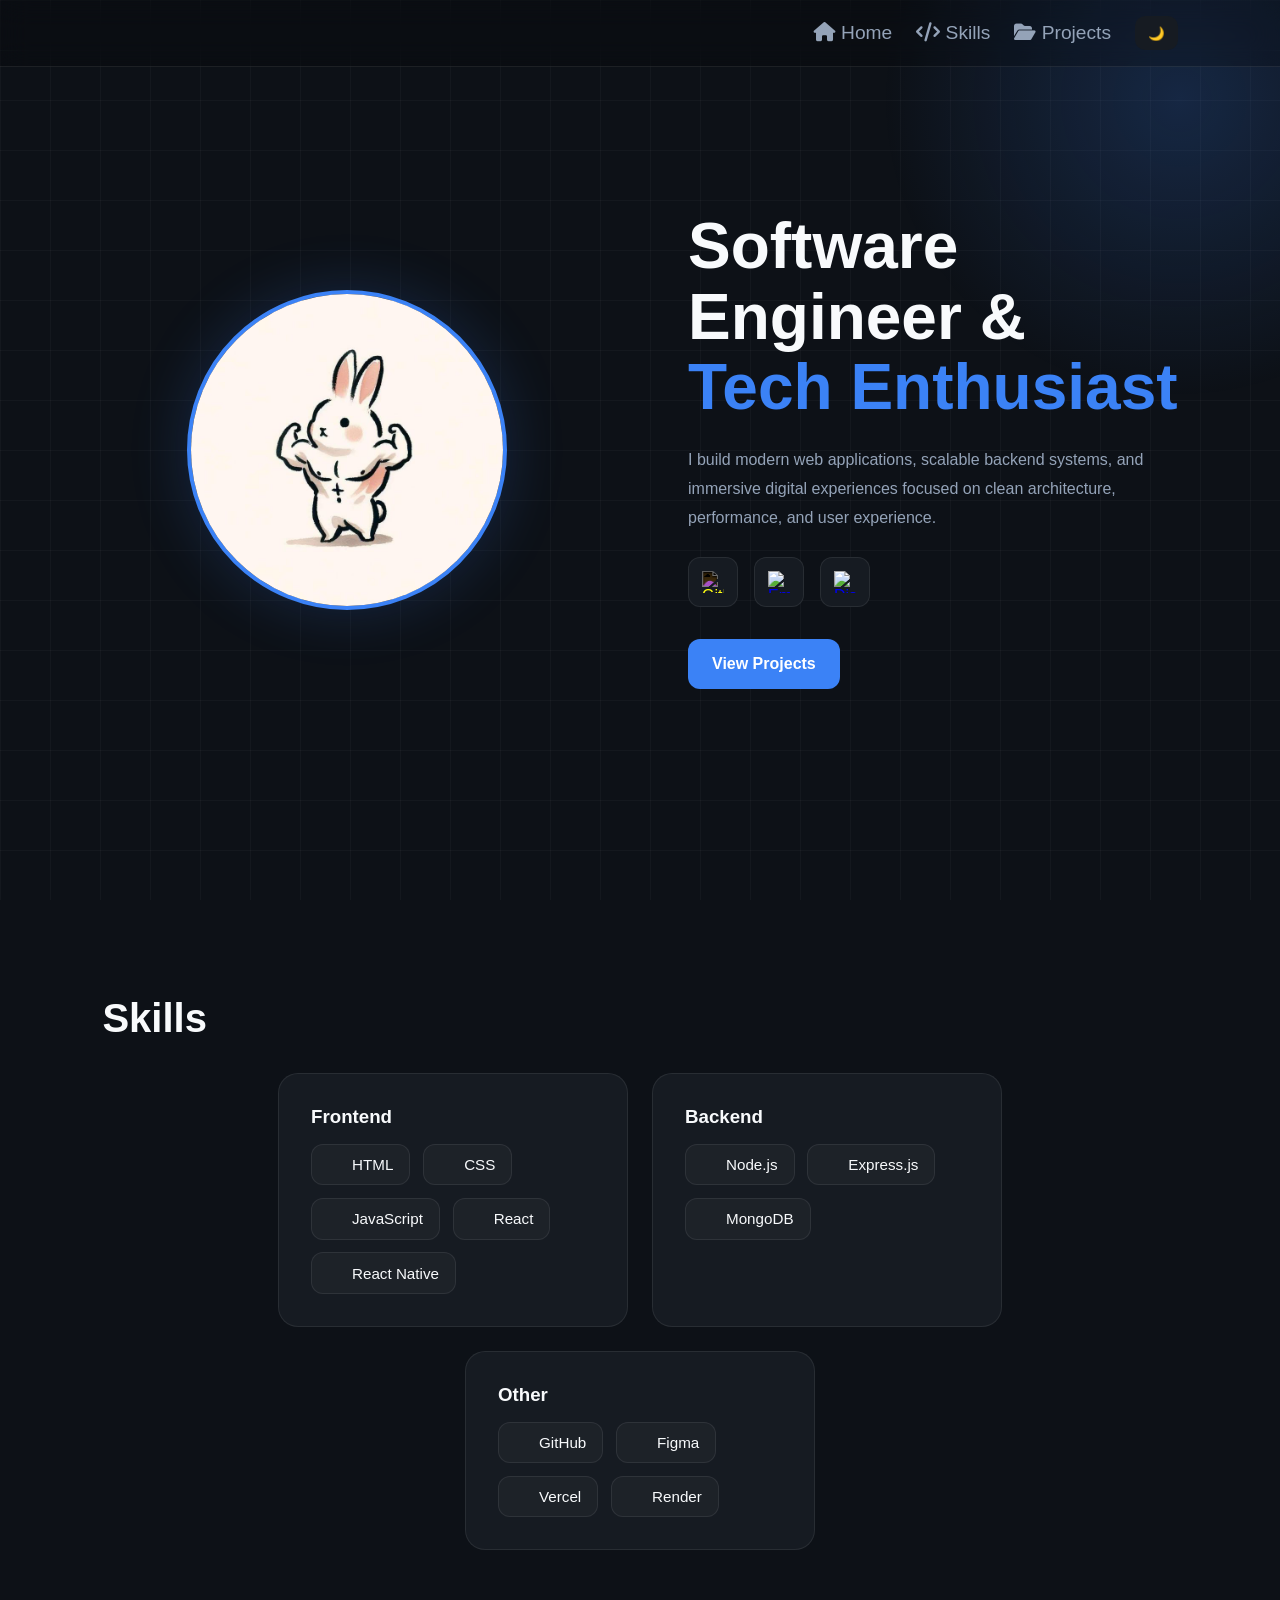
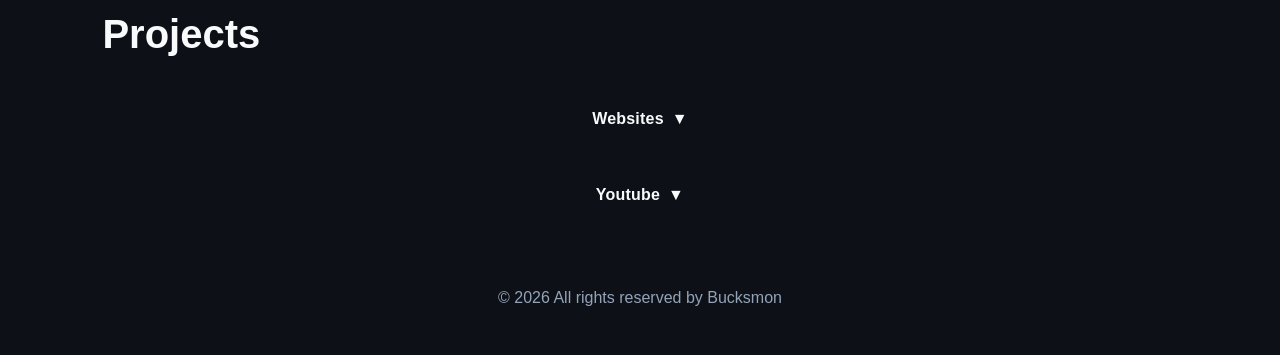
==== index.html @ 7be8eca4 "change 2" ====
<!DOCTYPE html>
<html lang="en">

<head>
  <meta charset="UTF-8" />
  <meta name="viewport" content="width=device-width, initial-scale=1.0" />
  <title>Minimal Portfolio</title>

  <style>
    * {
      margin: 0;
      padding: 0;
      box-sizing: border-box;
      scroll-behavior: smooth;
    }

    :root {
      --bg: #0d1117;
      --card: #161b22;
      --text: #f8fafc;
      --secondary: #94a3b8;
      --accent: #3b82f6;
      --border: rgba(255, 255, 255, 0.08);
    }

    body.light {
      --bg: #f8fafc;
      --card: #ffffff;

      --text: #0f172a;
      --secondary: #64748b;

      --accent: #2563eb;

      --border:
        rgba(15, 23, 42, .08);
    }

    body {
      font-family: Arial, sans-serif;
      background: var(--bg);
      color: var(--text);
      overflow-x: hidden;
      transition: 0.3s;
      position: relative;
    }

    /* BACKGROUND */

    .bg-grid {
      position: fixed;
      inset: 0;
      background-image:
        linear-gradient(rgba(255, 255, 255, 0.03) 1px, transparent 1px),
        linear-gradient(90deg, rgba(255, 255, 255, 0.03) 1px, transparent 1px);
      background-size: 50px 50px;
      z-index: -2;
    }

    body.light .bg-grid {
      background-image:
        linear-gradient(rgba(0, 0, 0, 0.03) 1px, transparent 1px),
        linear-gradient(90deg, rgba(0, 0, 0, 0.03) 1px, transparent 1px);
    }

    .glow {
      position: fixed;
      width: 600px;
      height: 600px;
      border-radius: 50%;
      background: radial-gradient(circle, rgba(59, 130, 246, 0.2), transparent 70%);
      top: -200px;
      right: -200px;
      z-index: -1;
      animation: float 8s ease-in-out infinite;
    }

    @keyframes float {

      0%,
      100% {
        transform: translateY(0);
      }

      50% {
        transform: translateY(30px);
      }
    }

    /* NAVBAR */

    header {
      position: fixed;
      width: 100%;
      top: 0;
      left: 0;
      padding: 1rem 8%;
      display: flex;
      justify-content: space-between;
      align-items: center;
      backdrop-filter: blur(14px);
      background: rgba(0, 0, 0, 0.2);
      border-bottom: 1px solid var(--border);
      z-index: 999;
    }

    body.light header {
      background: rgba(255, 255, 255, 0.5);
    }

    .logo {
      font-size: 1.2rem;
      font-weight: bold;
    }

    nav {
      display: flex;
      align-items: center;
      gap: 1.5rem;
    }

    nav a {
      position: relative;
      text-decoration: none;
      color: var(--secondary);
      transition: .3s;
      font-size: 1.2rem;
    }

    nav a:hover i {
      text-shadow: 0 0 15px var(--accent);
    }

    nav a:hover {
      color: var(--text);
    }

    nav a::after {
      content: "";
      position: absolute;
      bottom: -8px;
      left: 50%;
      width: 0;
      height: 2px;
      background: var(--accent);

      transform: translateX(-50%);
      transition: width .3s ease;
    }

    nav a:hover::after {
      width: 100%;
    }

    .toggle-btn {
      border: none;
      background: var(--card);
      color: var(--text);
      padding: 0.6rem 0.8rem;
      border-radius: 10px;
      cursor: pointer;
    }

    .menu-btn {
      display: none;
      font-size: 1.5rem;
      cursor: pointer;
    }

    /* HERO */

    .hero {
      min-height: 100vh;
      display: flex;
      align-items: center;
      justify-content: center;
      gap: 6rem;
      padding: 8rem 8%;
    }

    .hero-image {
      flex: 1;
      display: flex;
      justify-content: center;
      animation: fadeUp 1s ease;
    }

    .image-circle {
      width: 320px;
      height: 320px;
      border-radius: 50%;
      border: 4px solid var(--accent);
      overflow: hidden;
      background: var(--card);
      box-shadow: 0 0 60px rgba(59, 130, 246, 0.2);
    }

    .image-circle img {
      width: 100%;
      height: 100%;
      object-fit: cover;
    }

    .hero-content {
      flex: 1;
      animation: fadeUp 1.2s ease;
    }

    .hero-content h1 {
      font-size: 4rem;
      line-height: 1.1;
    }

    .hero-content span {
      color: var(--accent);
    }

    .hero-content p {
      margin-top: 1.5rem;
      color: var(--secondary);
      line-height: 1.8;
      max-width: 600px;
    }

    .buttons {
      margin-top: 2rem;
      display: flex;
      gap: 1rem;
    }

    .btn {
      text-decoration: none;
      padding: 1rem 1.5rem;
      border-radius: 12px;
      transition: 0.3s;
      font-weight: 600;
    }

    .primary {
      background: var(--accent);
      color: white;
    }

    .secondary {
      border: 1px solid var(--border);
      color: var(--text);
      background: var(--card);
    }

    .btn:hover {
      transform: translateY(-4px);
    }

    /* SECTIONS */

    section {
      padding: 6rem 8%;
    }

    .section-title {
      font-size: 2.5rem;
      margin-bottom: 2rem;
    }

    .cards {
      display: flex;
      flex-wrap: wrap;
      justify-content: center;
      gap: 1.5rem;
    }

    .card {
      width: 350px;
      max-width: 100%;

      background: var(--card);
      border: 1px solid var(--border);
      padding: 2rem;
      border-radius: 20px;
      transition: 0.3s;
    }

    .card:hover {
      transform: translateY(-8px);
      border-color: var(--accent);
    }

    .card h3 {
      margin-bottom: 1rem;
    }

    .card p {
      color: var(--secondary);
      line-height: 1.7;
    }


    /* TECH STACK */

    .tech-stack {
      display: flex;
      flex-wrap: wrap;
      gap: 0.8rem;
      margin-top: 1rem;
    }

    .tech {
      display: flex;
      align-items: center;
      gap: 0.5rem;
      padding: 0.7rem 1rem;
      background: rgba(255, 255, 255, 0.03);
      border: 1px solid var(--border);
      border-radius: 12px;
      color: var(--text);
      font-size: 0.95rem;
      transition: 0.3s;
    }


    body.light .tech {
      border: 1px solid gray;
    }

    .tech img {
      width: 16px;
      height: 16px;
      filter: invert(1);
      transition: 0.3s;
    }


    body.light .tech img {
      filter: invert(0);
    }



    /* TECH HOVER */

    .tech:hover {
      transform: translateY(-4px);
      border-color: var(--accent);
      box-shadow: 0 0 18px rgba(59, 130, 246, 0.15);
    }

    /* LIGHT MODE */

    body.light .tech:hover {
      box-shadow: 0 0 16px rgba(37, 99, 235, 0.12);
      border: 1.5px solid var(--accent);
    }

    footer {
      padding: 3rem;
      margin-top: -80px;
      text-align: center;
      color: var(--secondary);
    }

    /* ANIMATIONS */

    @keyframes fadeUp {
      from {
        opacity: 0;
        transform: translateY(40px);
      }

      to {
        opacity: 1;
        transform: translateY(0);
      }
    }

    /* MOBILE */

    @media(max-width:900px) {

      .hero {
        flex-direction: column;
        text-align: center;
        gap: 3rem;
      }

      .hero-content h1 {
        font-size: 2.8rem;
      }

      .buttons {
        justify-content: center;
        flex-wrap: wrap;
      }

      .image-circle {
        width: 240px;
        height: 240px;
      }

      nav {
        position: absolute;
        top: 100%;
        right: 0;
        background: var(--card);
        width: 220px;
        flex-direction: column;
        align-items: flex-start;
        padding: 1.5rem;
        border-left: 1px solid var(--border);
        border-bottom: 1px solid var(--border);
        display: none;
      }

      nav.active {
        display: flex;
      }

      .menu-btn {
        display: block;
      }

      .social-links {
        justify-content: center;
      }

    }

    .social-links {
      display: flex;
      gap: 1rem;
      margin-top: 1.5rem;
    }

    .social-links a {
      width: 50px;
      height: 50px;

      display: flex;
      align-items: center;
      justify-content: center;

      border-radius: 12px;

      background: var(--card);
      border: 1px solid var(--border);

      transition: .3s;
    }

    .social-links img {
      width: 22px;
      height: 22px;
    }

    .dark-invert {
      filter: invert(1);
    }

    body.light .dark-invert {
      filter: invert(0);
    }

    .social-links a:hover {
      transform: translateY(-4px);
      border-color: var(--accent);
    }

    /* =========================
   PROJECTS
========================= */

    #category-container {
      display: flex;
      justify-content: center;
      flex-wrap: wrap;
      gap: 1rem;

    }

    .project-category {
      font-weight: 600;
      letter-spacing: .2px;
      transition:
        transform .2s ease;
      min-width: 220px;

      padding: .9rem 1rem;
      min-height: 60px;

      cursor: pointer;

      display: flex;
      align-items: center;
      justify-content: center;

      gap: .5rem;
      transition: .3s;
    }


    .project-name {
      min-height: 60px;

      display: flex;
      align-items: center;
      justify-content: center;
    }


    .project-item {
      margin-top: 1rem;

      background: var(--card);

      border: 1px solid var(--border);

      border-radius: 18px;

      overflow: hidden;

      text-decoration: none;

      color: inherit;

      --offsetY: 40px;

      opacity: 0;

      transform: translateY(var(--offsetY));

      transition:
        opacity .6s ease,
        transform .6s ease,
        border-color .2s ease,
        box-shadow .2s ease;
    }

    .project-item.visible {

      opacity: 1;

      --offsetY: 0px;
    }

    .project-item:hover {

      transform:
        translateY(calc(var(--offsetY) - 6px));

      border-color: var(--accent);

      box-shadow:
        0 12px 30px rgba(59, 130, 246, .12);
    }

    .project-thumbnail {
      width: 100%;
      height: 320px;
      object-fit: contain;

      border-bottom: 1px solid var(--border);
    }

    .project-name {
      padding: 1.2rem;

      text-align: center;

      font-size: 1.05rem;
      font-weight: 600;
    }

    /* =========================
   RESPONSIVE
========================= */

    @media (max-width: 900px) {

      #category-container {
        grid-template-columns: repeat(2, 1fr);
      }

    }

    @media (max-width: 600px) {

      #category-container {
        grid-template-columns: 1fr;
      }

      #project-display {
        grid-template-columns:
          repeat(auto-fill, minmax(160px, 1fr));
      }

    }

    @media (max-width: 768px) {

      .project-item {
        width: 100%;
      }

    }

    .category-arrow {
      display: inline-block;
      transition: transform .3s ease;
    }

    .project-category.active .category-arrow {
      transform: rotate(-180deg);
    }

    .category-wrapper {
      width: 100%;
    }

    .category-projects {

      display: none;

      grid-template-columns:
        repeat(2, minmax(0, 1fr));

      gap: 1.5rem;

      width: 100%;
    }

    .category-projects.show {

      display: grid;

      animation:
        fadeProjects .35s ease;
    }

    @keyframes fadeProjects {

      from {

        opacity: 0;

        transform: translateY(-15px);
      }

      to {

        opacity: 1;

        transform: translateY(0);
      }

    }

    #projects {
      margin-top: -130px;
      width: 100%;
    }

    #projects .section-title {
      text-align: left;
    }

    .reveal {
      opacity: 0;
      transform: translateY(40px);

      transition:
        opacity .7s ease,
        transform .7s ease;
    }

    .reveal.show {
      opacity: 1;
      transform: translateY(0);
    }

    .reveal-left {
      opacity: 0;
      transform: translateX(-50px);

      transition:
        opacity .7s ease,
        transform .7s ease;
    }

    .reveal-left.show {
      opacity: 1;
      transform: translateX(0);
    }

    .reveal-right {
      opacity: 0;
      transform: translateX(50px);

      transition:
        opacity .7s ease,
        transform .7s ease;
    }

    .reveal-right.show {
      opacity: 1;
      transform: translateX(0);
    }

    .project-video {
      width: 100%;
      aspect-ratio: 16 / 9;

      border: none;

      border-bottom: 1px solid var(--border);

      display: block;
    }

    @media (max-width: 768px) {

      .category-projects {

        grid-template-columns: 1fr;

      }

    }

    body.light .card,
    body.light .project-item,
    body.light .social-links a,
    body.light .project-category {
      border: 1px solid #000;
    }

    .project-footer {
      display: flex;
      justify-content: space-between;
      align-items: center;

      padding: 1rem 1.25rem;
    }

    .project-name {
      flex: 1;

      text-align: left;

      font-size: 1rem;
      font-weight: 600;

      min-height: unset;
    }

    .project-links {
      display: flex;
      gap: .5rem;
    }

    .project-link-btn {
      width: 38px;
      height: 38px;

      display: flex;
      align-items: center;
      justify-content: center;

      border-radius: 10px;

      text-decoration: none;

      color: var(--text);

      border: 1px solid var(--border);

      background: var(--card);

      transition: .25s;
    }

    .project-link-btn:hover {
      border-color: var(--accent);

      transform: translateY(-2px);
    }
  </style>
  <link rel="stylesheet" href="https://cdnjs.cloudflare.com/ajax/libs/font-awesome/6.7.2/css/all.min.css">
</head>

<body>

  <div class="bg-grid"></div>
  <div class="glow"></div>

  <header>

    <div class="logo">

    </div>

    <div class="menu-btn" id="menuBtn">
      ☰
    </div>

    <nav id="navMenu">
      <a href="#home">
        <i class="fa-solid fa-house"></i> Home
      </a>

      <a href="#skills">
        <i class="fa-solid fa-code"></i> Skills
      </a>

      <a href="#projects">
        <i class="fa-solid fa-folder-open"></i> Projects
      </a>

      <button class="toggle-btn" id="themeToggle">
        🌙
      </button>
    </nav>

  </header>

  <!-- HERO -->

  <section class="hero" id="home">

    <div class="hero-image reveal-left">

      <div class="image-circle">

        <!-- PUT YOUR IMAGE HERE -->
        <img src="Profile.jpg" alt="Profile">

      </div>

    </div>

    <div class="hero-content reveal-right">

      <h1>
        Software Engineer &
        <span>Tech Enthusiast</span>
      </h1>

      <p>
        I build modern web applications, scalable backend systems,
        and immersive digital experiences focused on clean architecture,
        performance, and user experience.
      </p>
      <div class="social-links">

        <a href="https://github.com/Bucksmon">
          <img class="dark-invert" src="https://cdn.simpleicons.org/github" alt="GitHub">
        </a>

        <a href="mailto:your@email.com">
          <img src="https://cdn.simpleicons.org/gmail" alt="Email">
        </a>

        <a href="#">
          <img src="https://cdn.simpleicons.org/discord" alt="Discord">
        </a>

      </div>
      <div class="buttons">
        <a href="#projects" class="btn primary">
          View Projects
        </a>


      </div>

    </div>

  </section>


  <!-- SKILLS -->

  <section id="skills">

    <h2 class="section-title reveal">
      Skills
    </h2>

    <div class="cards">

      <!-- FRONTEND -->

      <div class="card reveal">

        <h3>Frontend</h3>

        <div class="tech-stack">

          <span class="tech">
            <img style="filter:invert(0);" src="https://cdn.simpleicons.org/html5" width="16" height="16">
            HTML
          </span>

          <span class="tech">
            <img src="https://cdn.simpleicons.org/css" width="16" height="16">
            CSS
          </span>

          <span class="tech">
            <img style="filter:invert(0);" src="https://cdn.simpleicons.org/javascript" width="16" height="16">
            JavaScript
          </span>

          <span class="tech">
            <img style="filter:invert(0);" src="https://cdn.simpleicons.org/react" width="16" height="16">
            React
          </span>

          <span class="tech">
            <img style="filter:invert(0);" src="https://cdn.simpleicons.org/react" width="16" height="16">
            React Native
          </span>

        </div>

      </div>

      <!-- BACKEND -->

      <div class="card">

        <h3>Backend</h3>

        <div class="tech-stack">

          <span class="tech">
            <img style="filter:invert(0);" src="https://cdn.simpleicons.org/nodedotjs" width="16" height="16">
            Node.js
          </span>

          <span class="tech">
            <img src="https://cdn.simpleicons.org/express" width="16" height="16">
            Express.js
          </span>

          <span class="tech">
            <img style="filter:invert(0);" src="https://cdn.simpleicons.org/mongodb" width="16" height="16">
            MongoDB
          </span>

        </div>

      </div>

      <!-- OTHER -->

      <div class="card reveal">

        <h3>Other</h3>

        <div class="tech-stack">

          <span class="tech">
            <img src="https://cdn.simpleicons.org/github" width="16" height="16">
            GitHub
          </span>

          <span class="tech">
            <img style="filter:invert(0);" src="https://cdn.simpleicons.org/figma" width="16" height="16">
            Figma
          </span>

          <span class="tech">
            <img src="https://cdn.simpleicons.org/vercel" width="16" height="16">
            Vercel
          </span>

          <span class="tech">
            <img src="https://cdn.simpleicons.org/render" width="16" height="16">
            Render
          </span>

        </div>

      </div>

    </div>

  </section>
  <!-- PROJECTS -->

  <section id="projects">

    <h2 class="section-title reveal">
      Projects
    </h2>

    <div id="category-container"></div>

  </section>

  <footer>
   © 2026 All rights reserved by Bucksmon
  </footer>

  <script>

    // DARK MODE

    const themeToggle =
      document.getElementById(
        "themeToggle"
      );

    themeToggle?.addEventListener(
      "click",
      () => {

        document.body
          .classList
          .toggle("light");

        themeToggle.innerHTML =
          document.body.classList.contains("light")
            ? "☀️"
            : "🌙";

      }
    );

    // MOBILE MENU

    const menuBtn =
      document.getElementById(
        "menuBtn"
      );

    const navMenu =
      document.getElementById(
        "navMenu"
      );

    menuBtn?.addEventListener(
      "click",
      () => {

        navMenu?.classList
          .toggle("active");

      }
    );
    function getEmbedUrl(url) {

      if (url.includes("youtube.com/watch?v=")) {

        const id = url.split("v=")[1].split("&")[0];

        return `https://www.youtube.com/embed/${id}`;
      }

      if (url.includes("youtube.com/shorts/")) {

        const id = url.split("/shorts/")[1].split("?")[0];

        return `https://www.youtube.com/embed/${id}`;
      }

      return url;
    }
    async function loadProjects() {

      try {

        const response =
          await fetch("./projects.json");

        const projects =
          await response.json();

        const grouped = {};

        projects.forEach(project => {

          if (!grouped[project.category]) {

            grouped[
              project.category
            ] = [];

          }

          grouped[
            project.category
          ].push(project);

        });

        const categoryContainer =
          document.getElementById(
            "category-container"
          );

        Object.keys(grouped)
          .forEach(category => {

            const wrapper =
              document.createElement(
                "div"
              );

            wrapper.className =
              "category-wrapper";

            const card =
              document.createElement(
                "div"
              );

            card.className =
              "project-category";

            card.innerHTML = `
  <span>${category}</span>

  <span class="category-arrow">
    ▼
  </span>
`;
            const projectsDiv =
              document.createElement(
                "div"
              );

            projectsDiv.className =
              "category-projects";

            projectsDiv.innerHTML =
              grouped[category]
                .map(project => `
      <a
  class="project-item"
  href="${project.url || project.github}"
  target="_blank"
>
        <iframe
  class="project-video"
  src="${getEmbedUrl(project.video)}"
  title="${project.title}"
  loading="lazy"
  allowfullscreen>
</iframe>

       <div class="project-footer">
  <div class="project-name">
    ${project.title}
  </div>

  <div class="project-links">

    ${project.github
                    ? `
          <a
            href="${project.github}"
            target="_blank"
            class="project-link-btn"
            onclick="event.stopPropagation()"
          >
            <i class="fa-brands fa-github"></i>
          </a>
        `
                    : ""
                  }

    ${project.url
                    ? `
          <a
            href="${project.url}"
            target="_blank"
            class="project-link-btn"
            onclick="event.stopPropagation()"
          >
            <i class="fa-solid fa-arrow-up-right-from-square"></i>
          </a>
        `
                    : ""
                  }

  </div>
</div>
      </a>
    `)
                .join("");
            card.addEventListener(
              "click",
              () => {

                const isOpen =
                  projectsDiv.classList.contains(
                    "show"
                  );

                if (isOpen) {

                  projectsDiv.classList.remove(
                    "show"
                  );

                  card.classList.remove(
                    "active"
                  );

                } else {

                  projectsDiv.classList.add(
                    "show"
                  );

                  card.classList.add(
                    "active"
                  );

                  observeProjectCards(
                    projectsDiv
                  );

                }

              }
            );

            wrapper.appendChild(
              card
            );

            wrapper.appendChild(
              projectsDiv
            );

            categoryContainer.appendChild(
              wrapper
            );

          });

      }
      catch (error) {

        console.error(
          "Projects failed to load:",
          error
        );

      }

    }

    loadProjects();

    /* --------------------------
       SECTION REVEALS
    -------------------------- */

    const revealObserver =
      new IntersectionObserver(
        entries => {

          entries.forEach(entry => {

            if (entry.isIntersecting) {

              entry.target.classList.add("show");

            } else {

              entry.target.classList.remove("show");

            }

          });

        },
        {
          threshold: 0.2
        }
      );

    document
      .querySelectorAll(
        ".reveal, .reveal-left, .reveal-right"
      )
      .forEach(element => {

        revealObserver.observe(element);

      });

    /* --------------------------
       PROJECT CARD REVEALS
    -------------------------- */

    const projectObserver =
      new IntersectionObserver(
        entries => {

          entries.forEach(entry => {

            if (entry.isIntersecting) {

              entry.target.classList.add("visible");

            } else {

              entry.target.classList.remove("visible");

            }

          });

        },
        {
          threshold: 0.15
        }
      );

    function observeProjectCards(container) {

      container
        .querySelectorAll(".project-item")
        .forEach(card => {

          if (!card.dataset.observed) {

            projectObserver.observe(card);

            card.dataset.observed = "true";

          }

        });

    }
  </script>
</body>

</html>
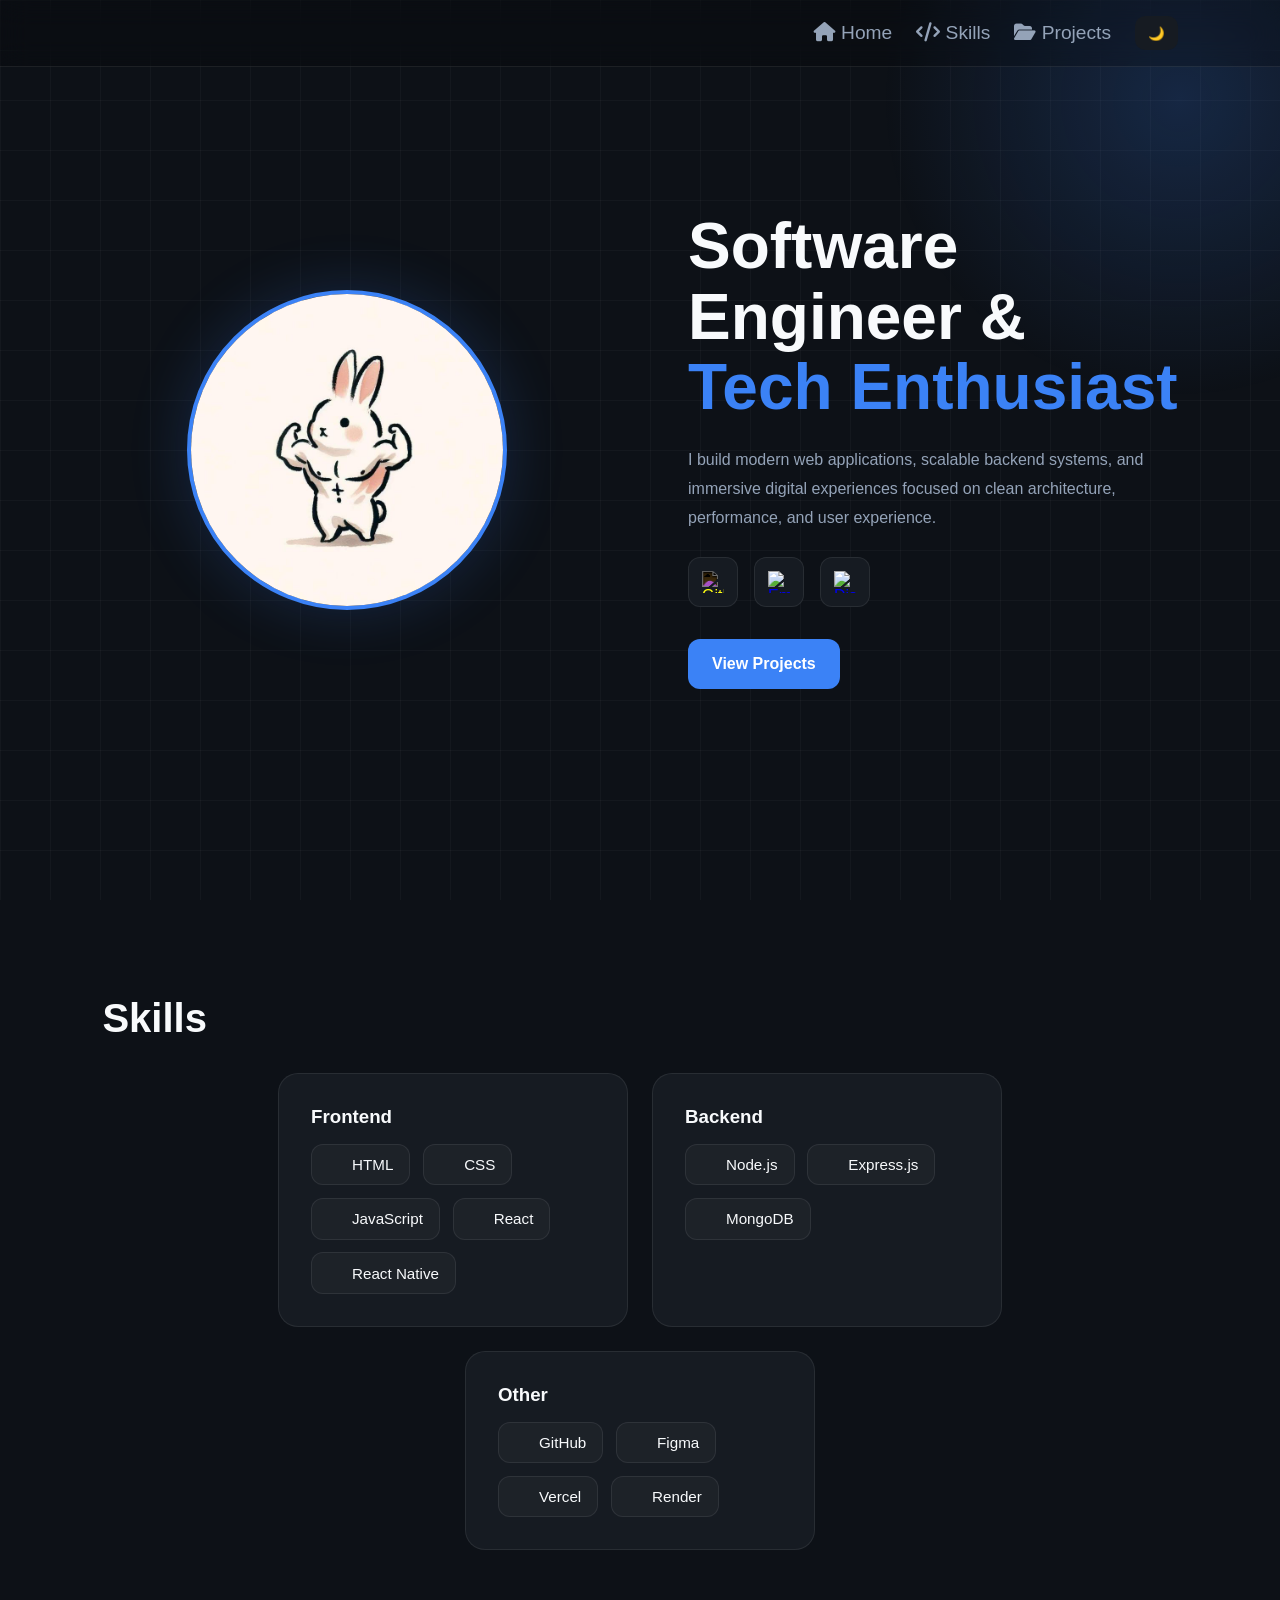
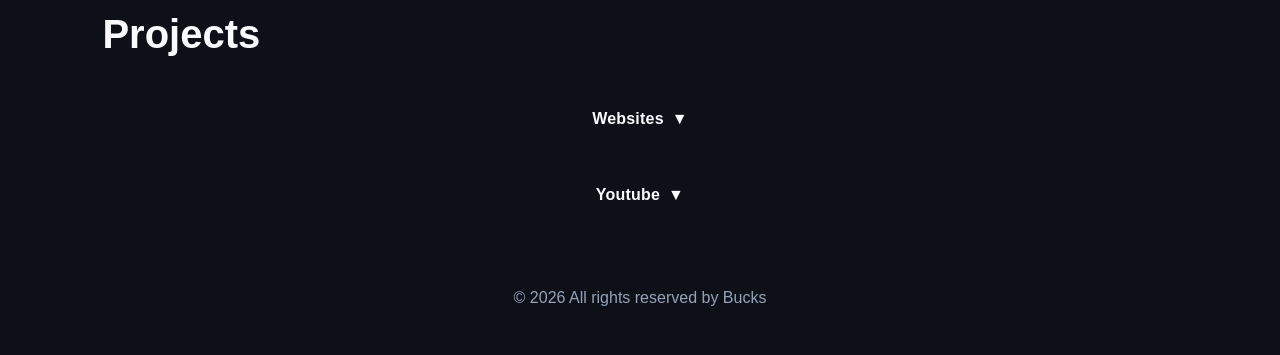
==== commit 427cfc10: "change" ====
--- a/index.html
+++ b/index.html
@@ -731,57 +731,6 @@
     body.light .project-category {
       border: 1px solid #000;
     }
-
-    .project-footer {
-      display: flex;
-      justify-content: space-between;
-      align-items: center;
-
-      padding: 1rem 1.25rem;
-    }
-
-    .project-name {
-      flex: 1;
-
-      text-align: left;
-
-      font-size: 1rem;
-      font-weight: 600;
-
-      min-height: unset;
-    }
-
-    .project-links {
-      display: flex;
-      gap: .5rem;
-    }
-
-    .project-link-btn {
-      width: 38px;
-      height: 38px;
-
-      display: flex;
-      align-items: center;
-      justify-content: center;
-
-      border-radius: 10px;
-
-      text-decoration: none;
-
-      color: var(--text);
-
-      border: 1px solid var(--border);
-
-      background: var(--card);
-
-      transition: .25s;
-    }
-
-    .project-link-btn:hover {
-      border-color: var(--accent);
-
-      transform: translateY(-2px);
-    }
   </style>
   <link rel="stylesheet" href="https://cdnjs.cloudflare.com/ajax/libs/font-awesome/6.7.2/css/all.min.css">
 </head>
@@ -998,7 +947,9 @@
   </section>
 
   <footer>
-   © 2026 All rights reserved by Bucksmon
+
+    © 2026 All rights reserved by Bucks
+
   </footer>
 
   <script>
@@ -1148,43 +1099,9 @@
   allowfullscreen>
 </iframe>
 
-       <div class="project-footer">
-  <div class="project-name">
-    ${project.title}
-  </div>
-
-  <div class="project-links">
-
-    ${project.github
-                    ? `
-          <a
-            href="${project.github}"
-            target="_blank"
-            class="project-link-btn"
-            onclick="event.stopPropagation()"
-          >
-            <i class="fa-brands fa-github"></i>
-          </a>
-        `
-                    : ""
-                  }
-
-    ${project.url
-                    ? `
-          <a
-            href="${project.url}"
-            target="_blank"
-            class="project-link-btn"
-            onclick="event.stopPropagation()"
-          >
-            <i class="fa-solid fa-arrow-up-right-from-square"></i>
-          </a>
-        `
-                    : ""
-                  }
-
-  </div>
-</div>
+        <div class="project-name">
+          ${project.title}
+        </div>
       </a>
     `)
                 .join("");
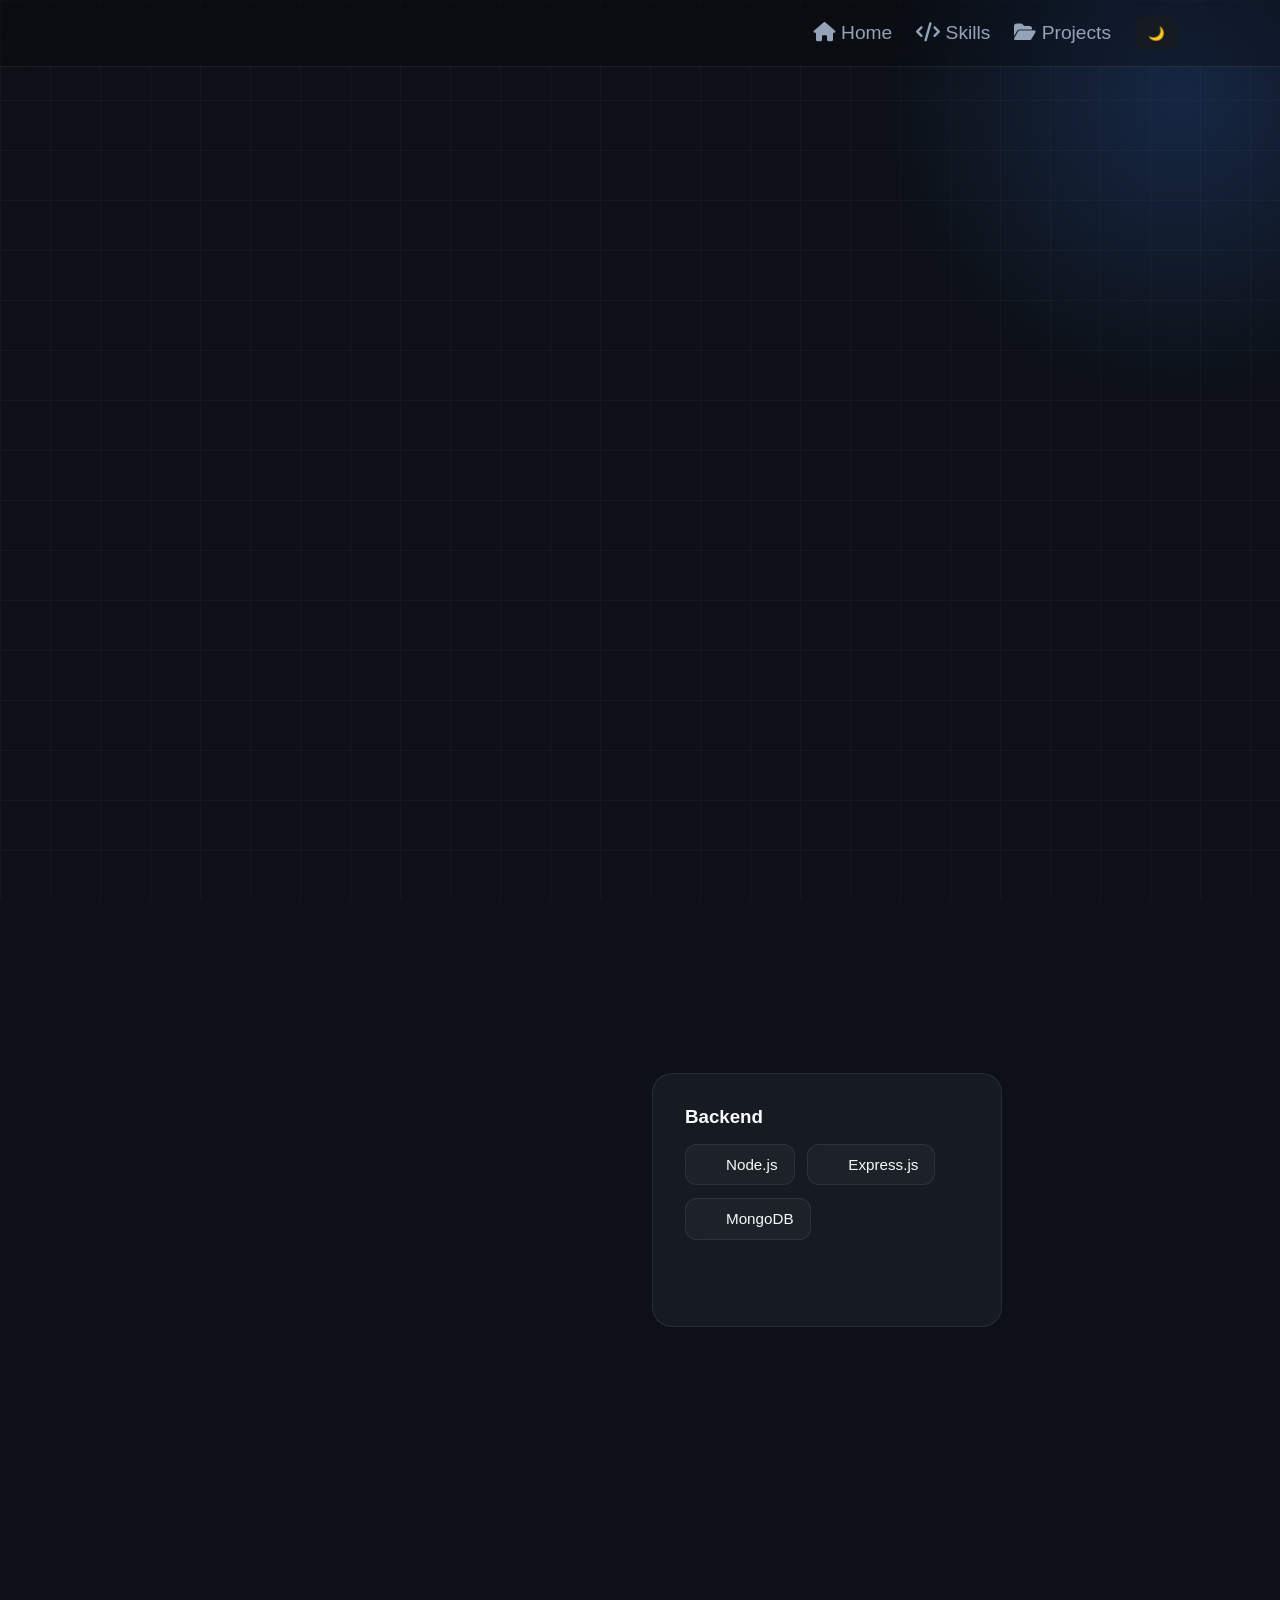
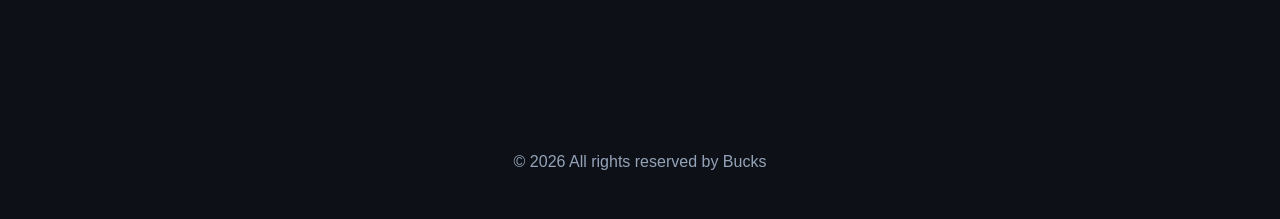
==== commit 42252c89: "change 2" ====
--- a/index.html
+++ b/index.html
@@ -728,7 +728,60 @@
     body.light .card,
     body.light .project-item,
     body.light .social-links a,
-    body.light .project-category {
+    body.light .project-item {
+      border: 1px solid #000;
+    }
+
+    .project-footer {
+      display: flex;
+      align-items: center;
+      justify-content: space-between;
+
+      padding: 1rem 1.25rem;
+    }
+
+    .project-title {
+      font-size: 1rem;
+      font-weight: 600;
+
+      text-align: left;
+
+      overflow: hidden;
+      text-overflow: ellipsis;
+      white-space: nowrap;
+    }
+
+    .project-icons {
+      display: flex;
+      gap: .5rem;
+
+      flex-shrink: 0;
+    }
+
+    .project-icon {
+      width: 34px;
+      height: 34px;
+
+      display: flex;
+      align-items: center;
+      justify-content: center;
+
+      border-radius: 8px;
+
+      color: var(--text);
+      text-decoration: none;
+
+      border: 1px solid var(--border);
+
+      transition: .2s;
+    }
+
+    .project-icon:hover {
+      border-color: var(--accent);
+      transform: translateY(-2px);
+    }
+
+    body.light .project-icon {
       border: 1px solid #000;
     }
   </style>
@@ -1099,9 +1152,46 @@
   allowfullscreen>
 </iframe>
 
-        <div class="project-name">
-          ${project.title}
-        </div>
+        <div class="project-footer">
+
+  <div class="project-title">
+    ${project.title}
+  </div>
+
+  <div class="project-icons">
+
+```
+${
+                  project.url ? `
+  <a
+    href="${project.url}"
+    target="_blank"
+    class="project-icon"
+    onclick="event.stopPropagation();"
+  >
+    <i class="fa-solid fa-globe"></i>
+  </a>
+` : ""
+                }
+
+${
+                  project.github ? `
+  <a
+    href="${project.github}"
+    target="_blank"
+    class="project-icon"
+    onclick="event.stopPropagation();"
+  >
+    <i class="fa-brands fa-github"></i>
+  </a>
+` : ""
+                }
+                  ```
+
+  </div>
+
+</div>
+
       </a>
     `)
                 .join("");
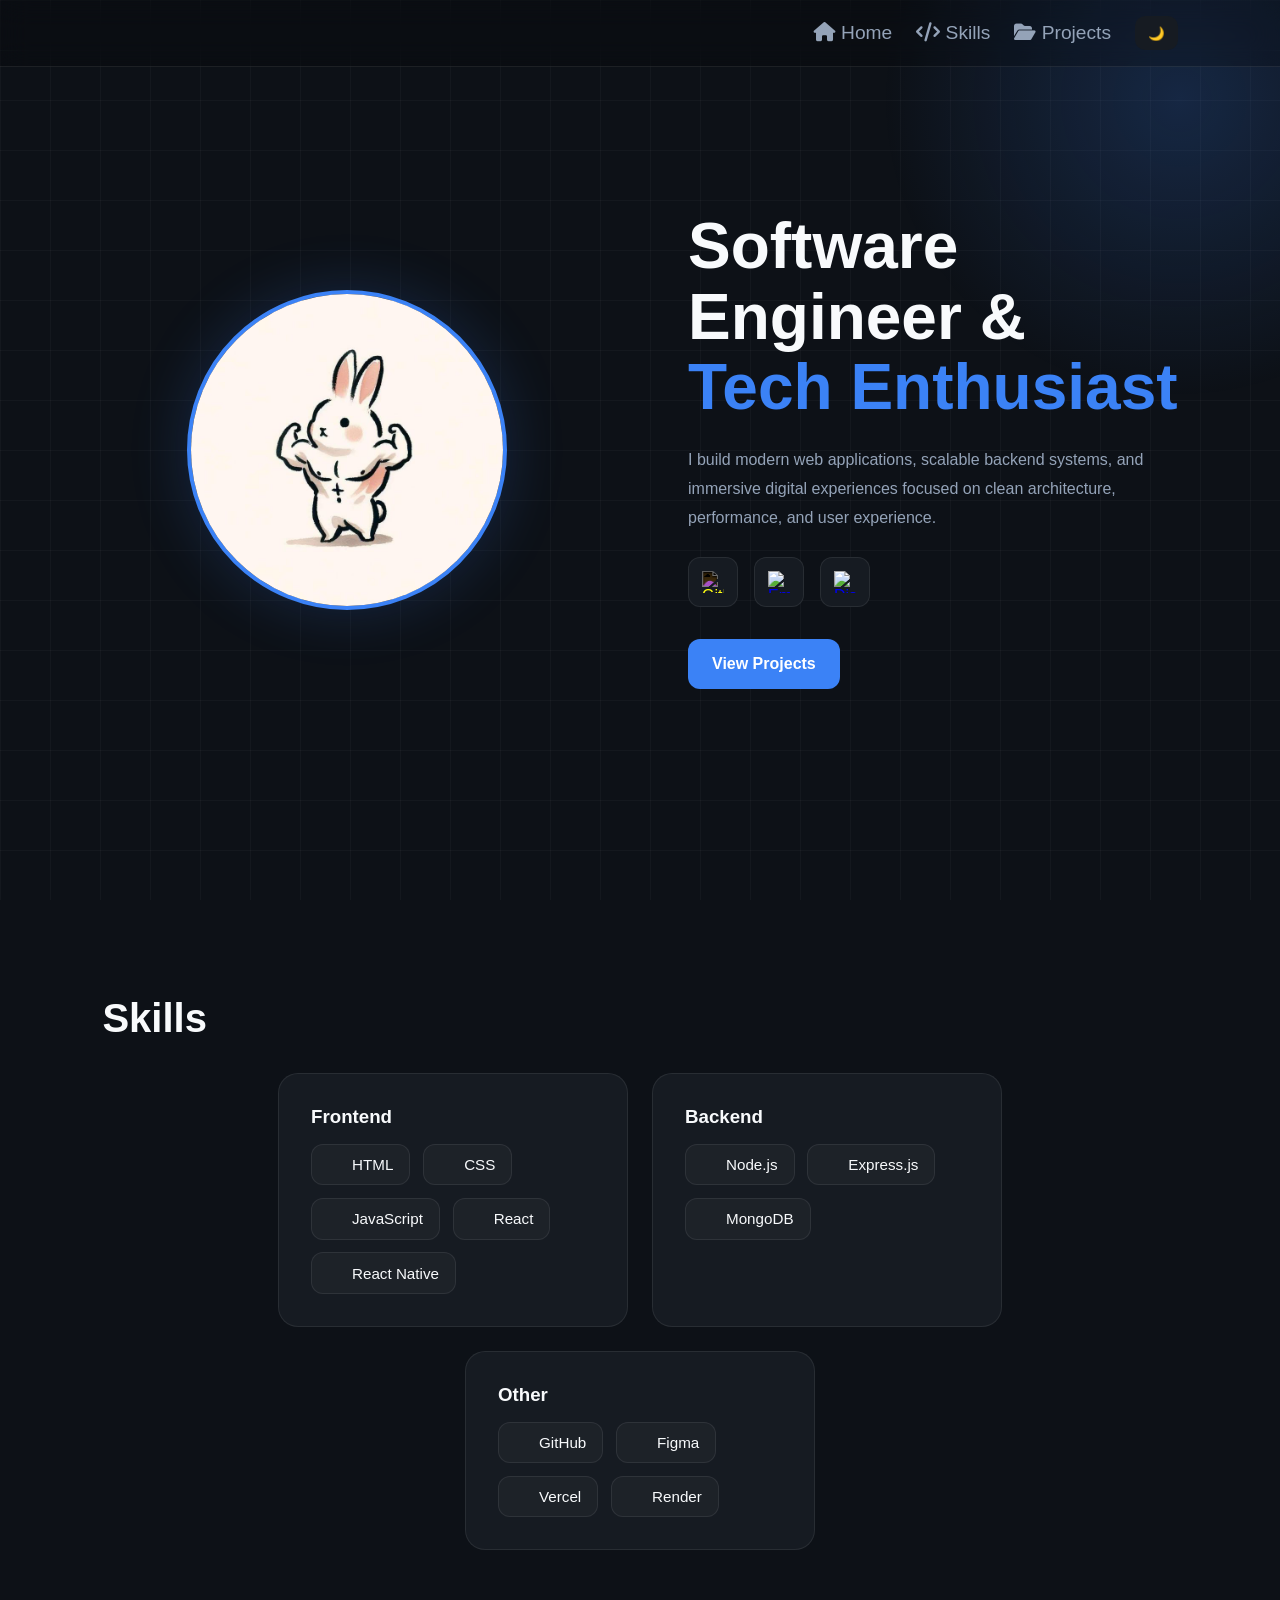
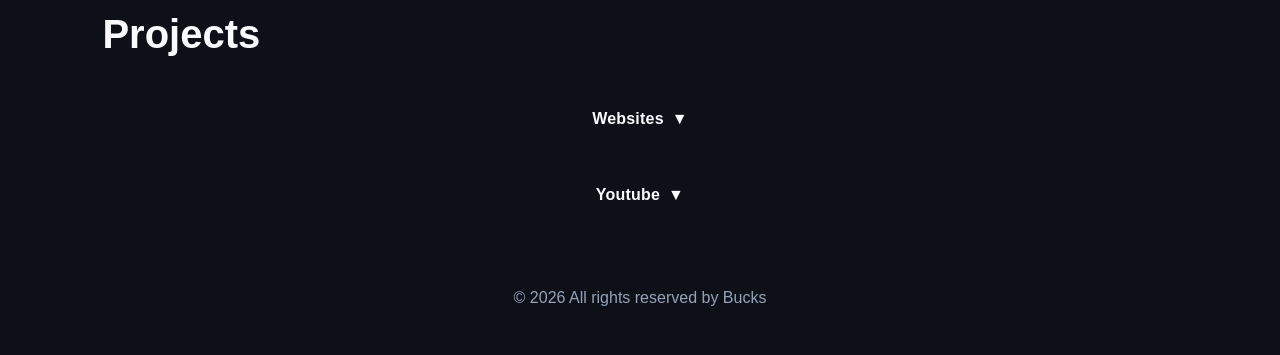
==== commit 26a4c6b2: "change 2" ====
--- a/index.html
+++ b/index.html
@@ -1139,60 +1139,55 @@
             projectsDiv.innerHTML =
               grouped[category]
                 .map(project => `
-      <a
-  class="project-item"
-  href="${project.url || project.github}"
-  target="_blank"
->
+      <div class="project-item">
+
         <iframe
-  class="project-video"
-  src="${getEmbedUrl(project.video)}"
-  title="${project.title}"
-  loading="lazy"
-  allowfullscreen>
-</iframe>
+          class="project-video"
+          src="${getEmbedUrl(project.video)}"
+          title="${project.title}"
+          loading="lazy"
+          allowfullscreen>
+        </iframe>
 
         <div class="project-footer">
 
-  <div class="project-title">
-    ${project.title}
-  </div>
-
-  <div class="project-icons">
-
-```
-${
-                  project.url ? `
-  <a
-    href="${project.url}"
-    target="_blank"
-    class="project-icon"
-    onclick="event.stopPropagation();"
-  >
-    <i class="fa-solid fa-globe"></i>
-  </a>
-` : ""
-                }
-
-${
-                  project.github ? `
-  <a
-    href="${project.github}"
-    target="_blank"
-    class="project-icon"
-    onclick="event.stopPropagation();"
-  >
-    <i class="fa-brands fa-github"></i>
-  </a>
-` : ""
-                }
-                  ```
-
-  </div>
-
-</div>
-
-      </a>
+          <div class="project-title">
+            ${project.title}
+          </div>
+
+          <div class="project-icons">
+
+            ${project.url
+                    ? `
+                  <a
+                    href="${project.url}"
+                    target="_blank"
+                    class="project-icon"
+                  >
+                    <i class="fa-solid fa-globe"></i>
+                  </a>
+                `
+                    : ""
+                  }
+
+            ${project.github
+                    ? `
+                  <a
+                    href="${project.github}"
+                    target="_blank"
+                    class="project-icon"
+                  >
+                    <i class="fa-brands fa-github"></i>
+                  </a>
+                `
+                    : ""
+                  }
+
+          </div>
+
+        </div>
+
+      </div>
     `)
                 .join("");
             card.addEventListener(
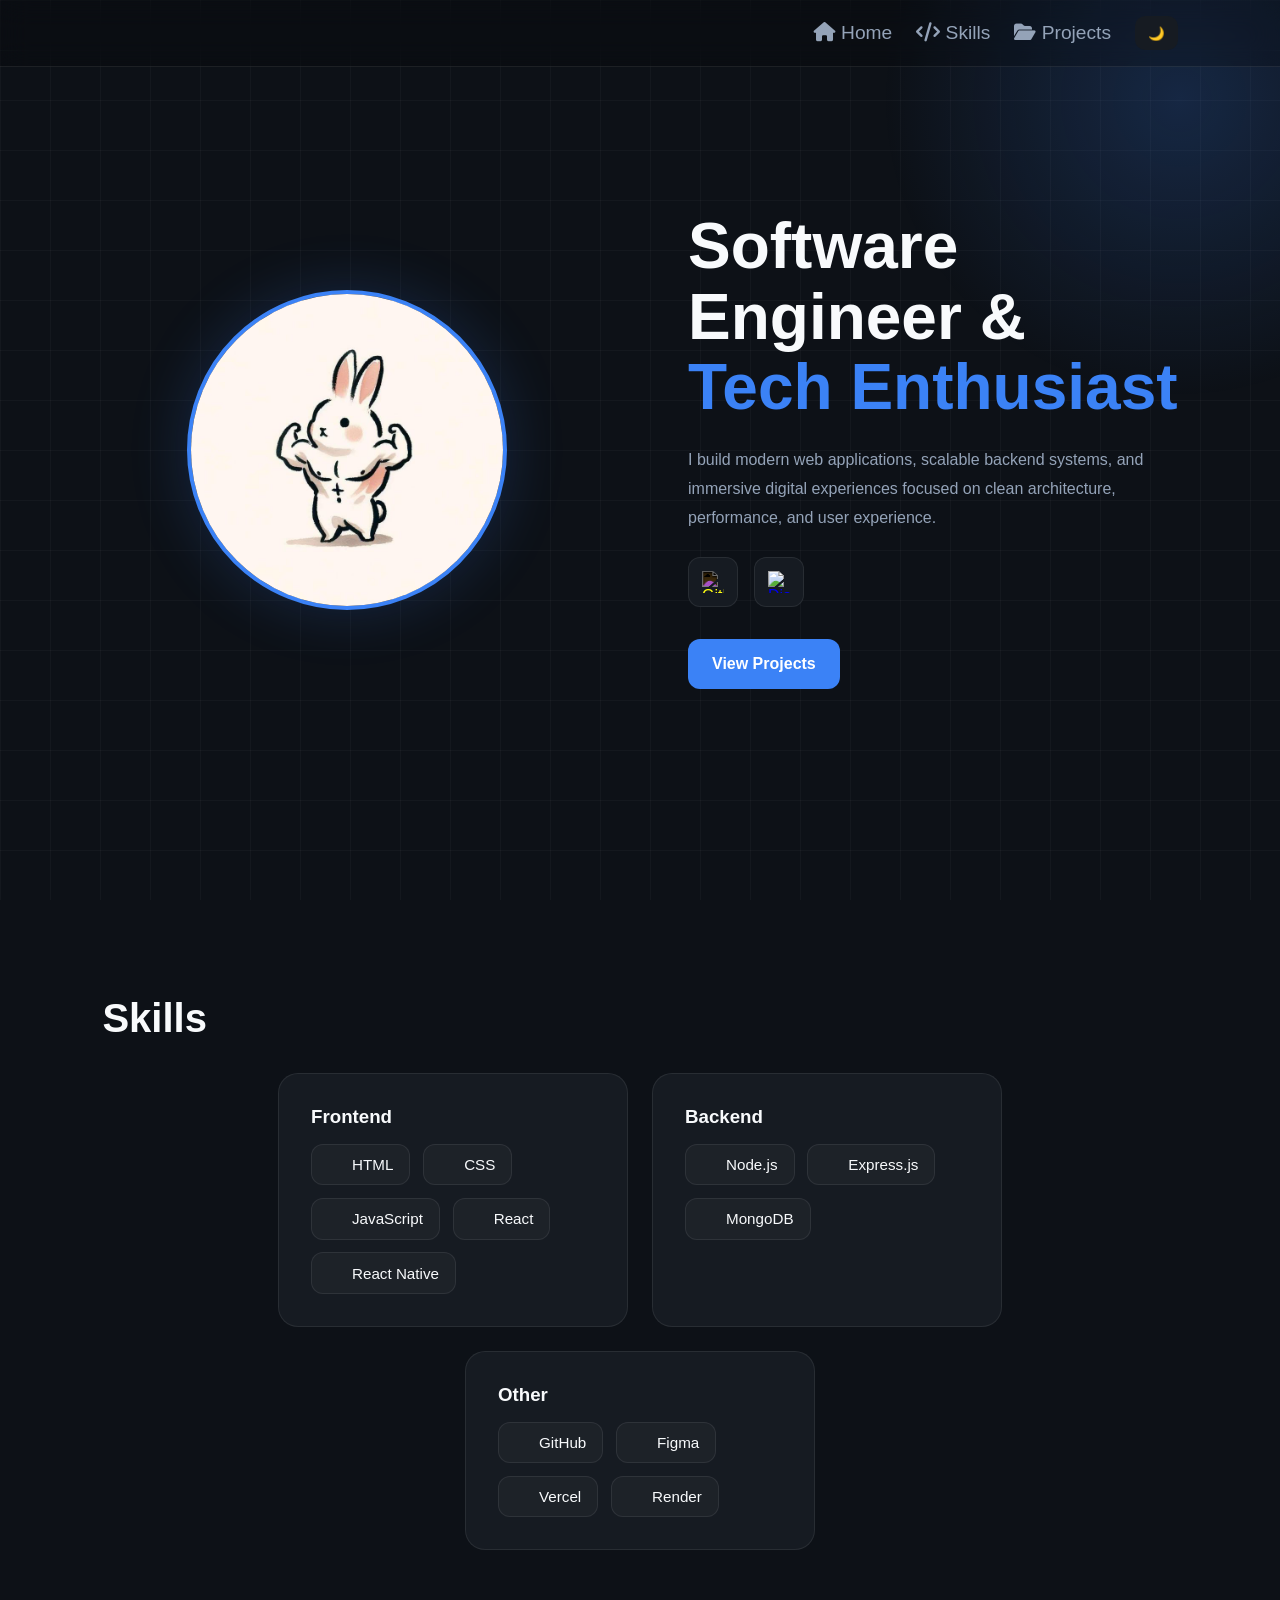
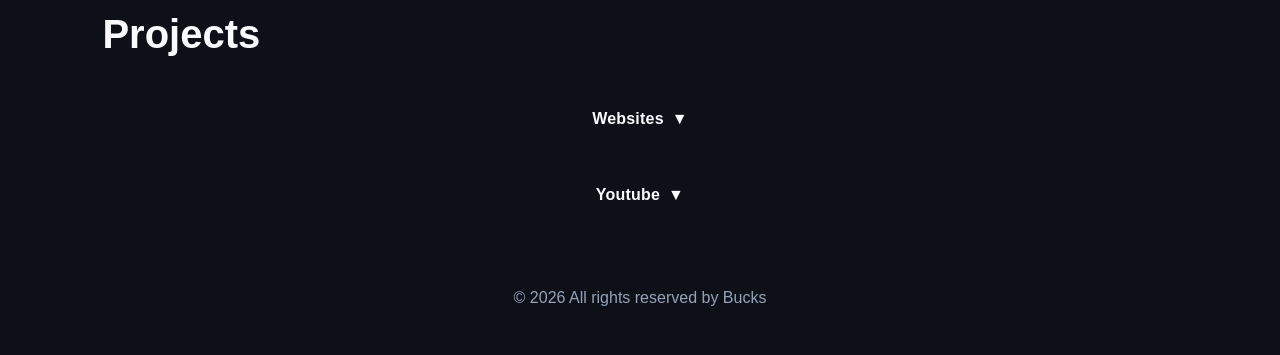
==== commit fa7e00df: "change 2" ====
--- a/index.html
+++ b/index.html
@@ -759,8 +759,8 @@
     }
 
     .project-icon {
-      width: 34px;
-      height: 34px;
+      width: 50px;
+      height: 50px;
 
       display: flex;
       align-items: center;
@@ -856,11 +856,7 @@
           <img class="dark-invert" src="https://cdn.simpleicons.org/github" alt="GitHub">
         </a>
 
-        <a href="mailto:your@email.com">
-          <img src="https://cdn.simpleicons.org/gmail" alt="Email">
-        </a>
-
-        <a href="#">
+        <a href="https://discord.com/users/338369898487087107">
           <img src="https://cdn.simpleicons.org/discord" alt="Discord">
         </a>
 
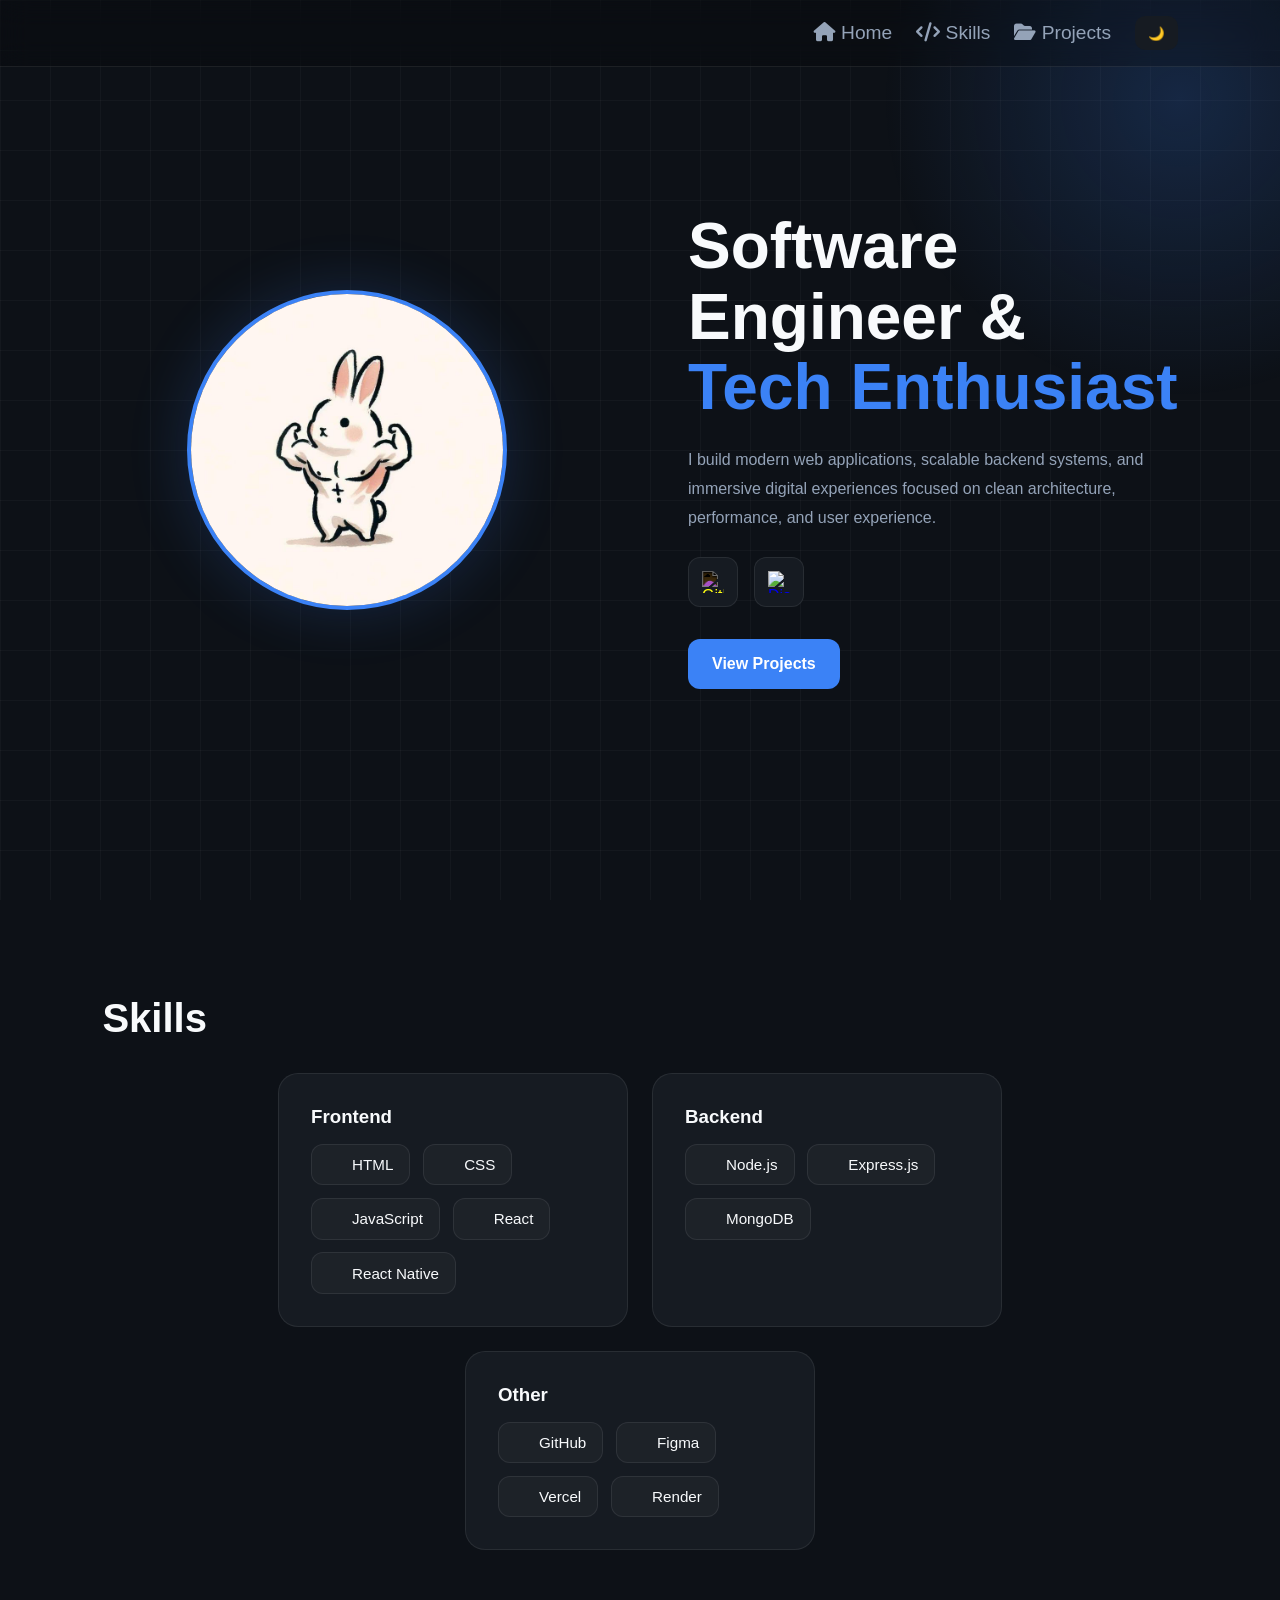
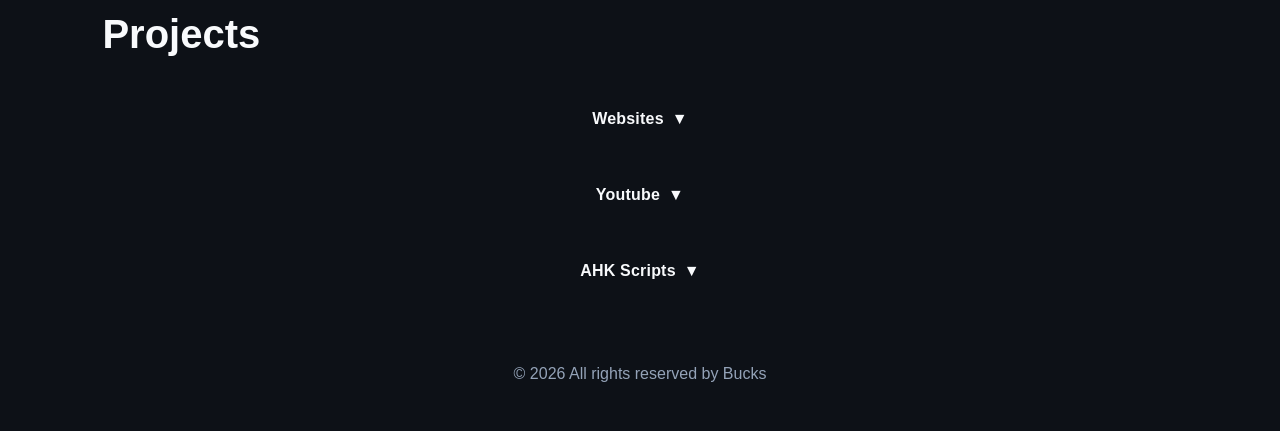
==== commit ddd2badc: "Update index.html" ====
--- a/index.html
+++ b/index.html
@@ -853,11 +853,11 @@
       <div class="social-links">
 
         <a href="https://github.com/Bucksmon">
-          <img class="dark-invert" src="https://cdn.simpleicons.org/github" alt="GitHub">
+          <img class="dark-invert" src="https://cdn.simpleicons.org/github" target="_blank" alt="GitHub">
         </a>
 
         <a href="https://discord.com/users/338369898487087107">
-          <img src="https://cdn.simpleicons.org/discord" alt="Discord">
+          <img src="https://cdn.simpleicons.org/discord" target="_blank" alt="Discord">
         </a>
 
       </div>
@@ -1137,13 +1137,15 @@
                 .map(project => `
       <div class="project-item">
 
+        ${project.video ? `
         <iframe
-          class="project-video"
-          src="${getEmbedUrl(project.video)}"
-          title="${project.title}"
-          loading="lazy"
-          allowfullscreen>
+            class="project-video"
+            src="${getEmbedUrl(project.video)}"
+            title="${project.title}"
+            loading="lazy"
+            allowfullscreen>
         </iframe>
+        ` : ""}
 
         <div class="project-footer">
 
@@ -1338,4 +1340,4 @@
   </script>
 </body>
 
-</html>+</html>
